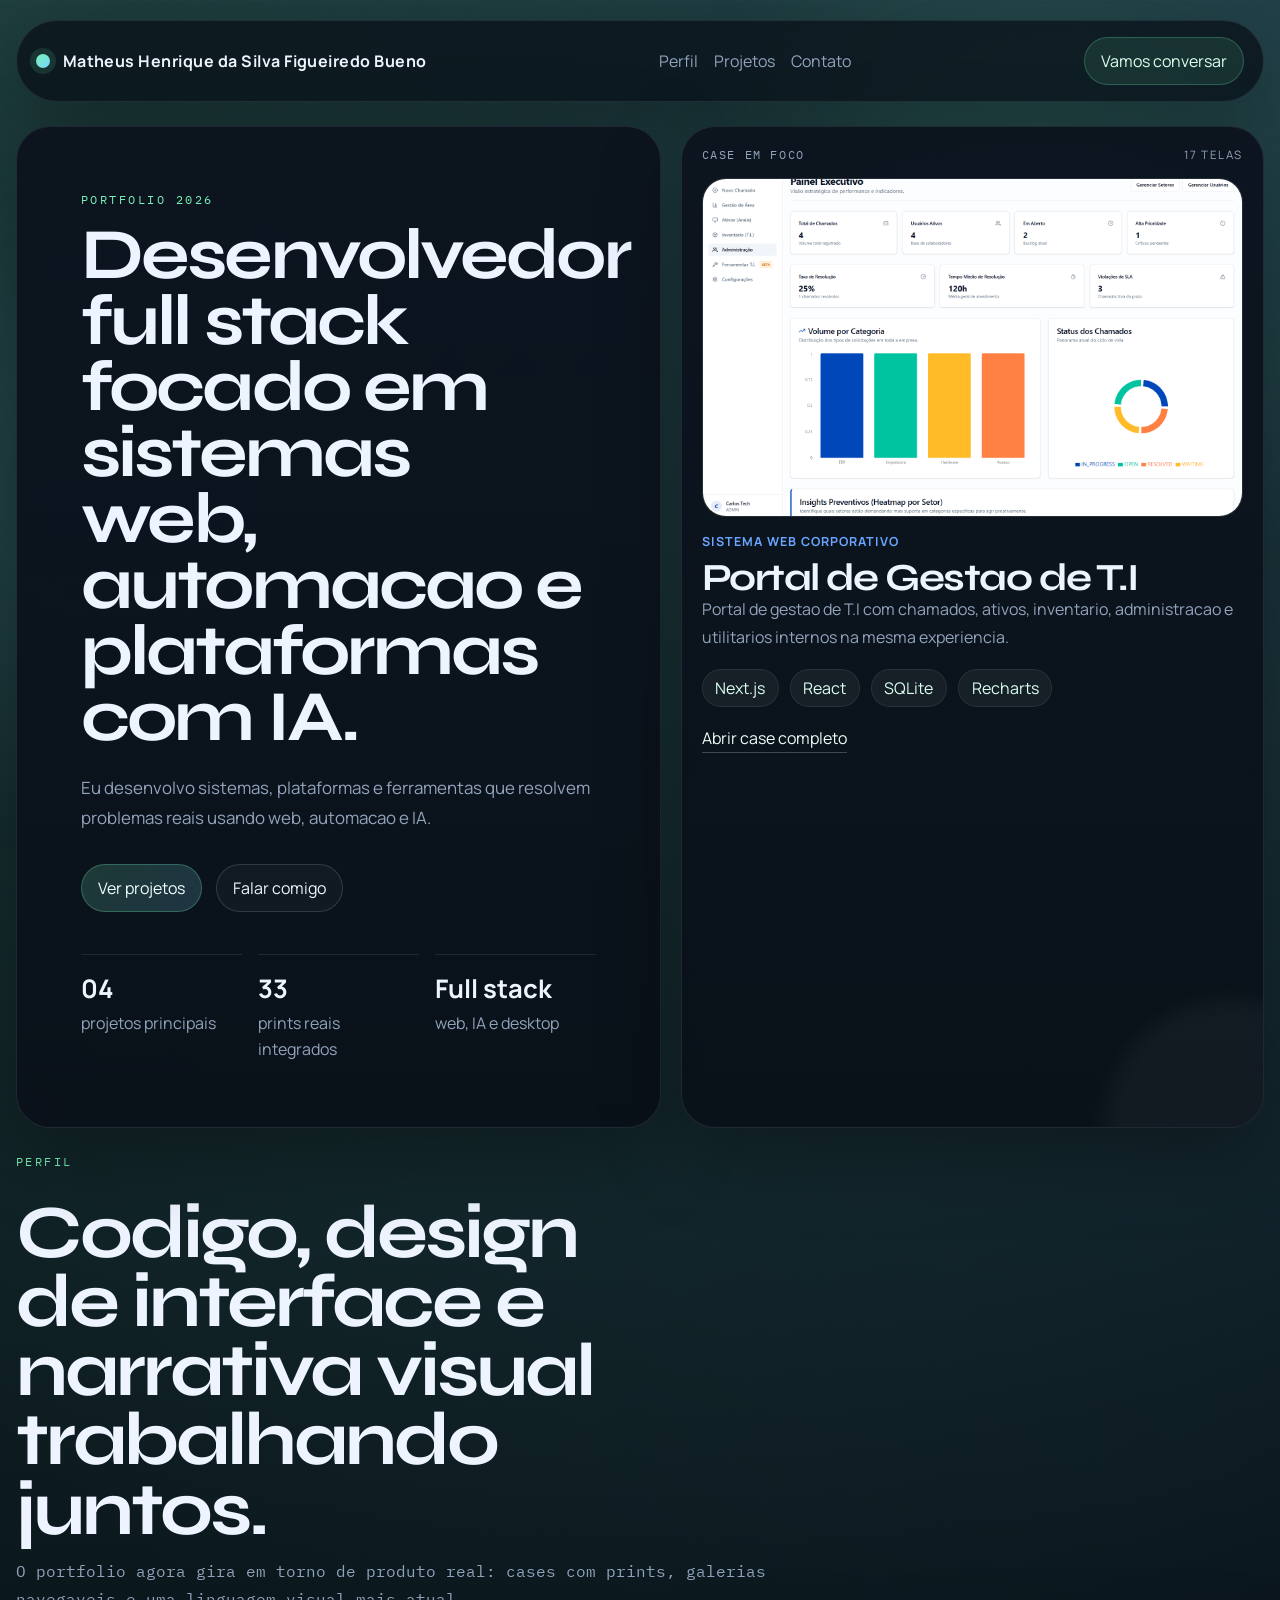
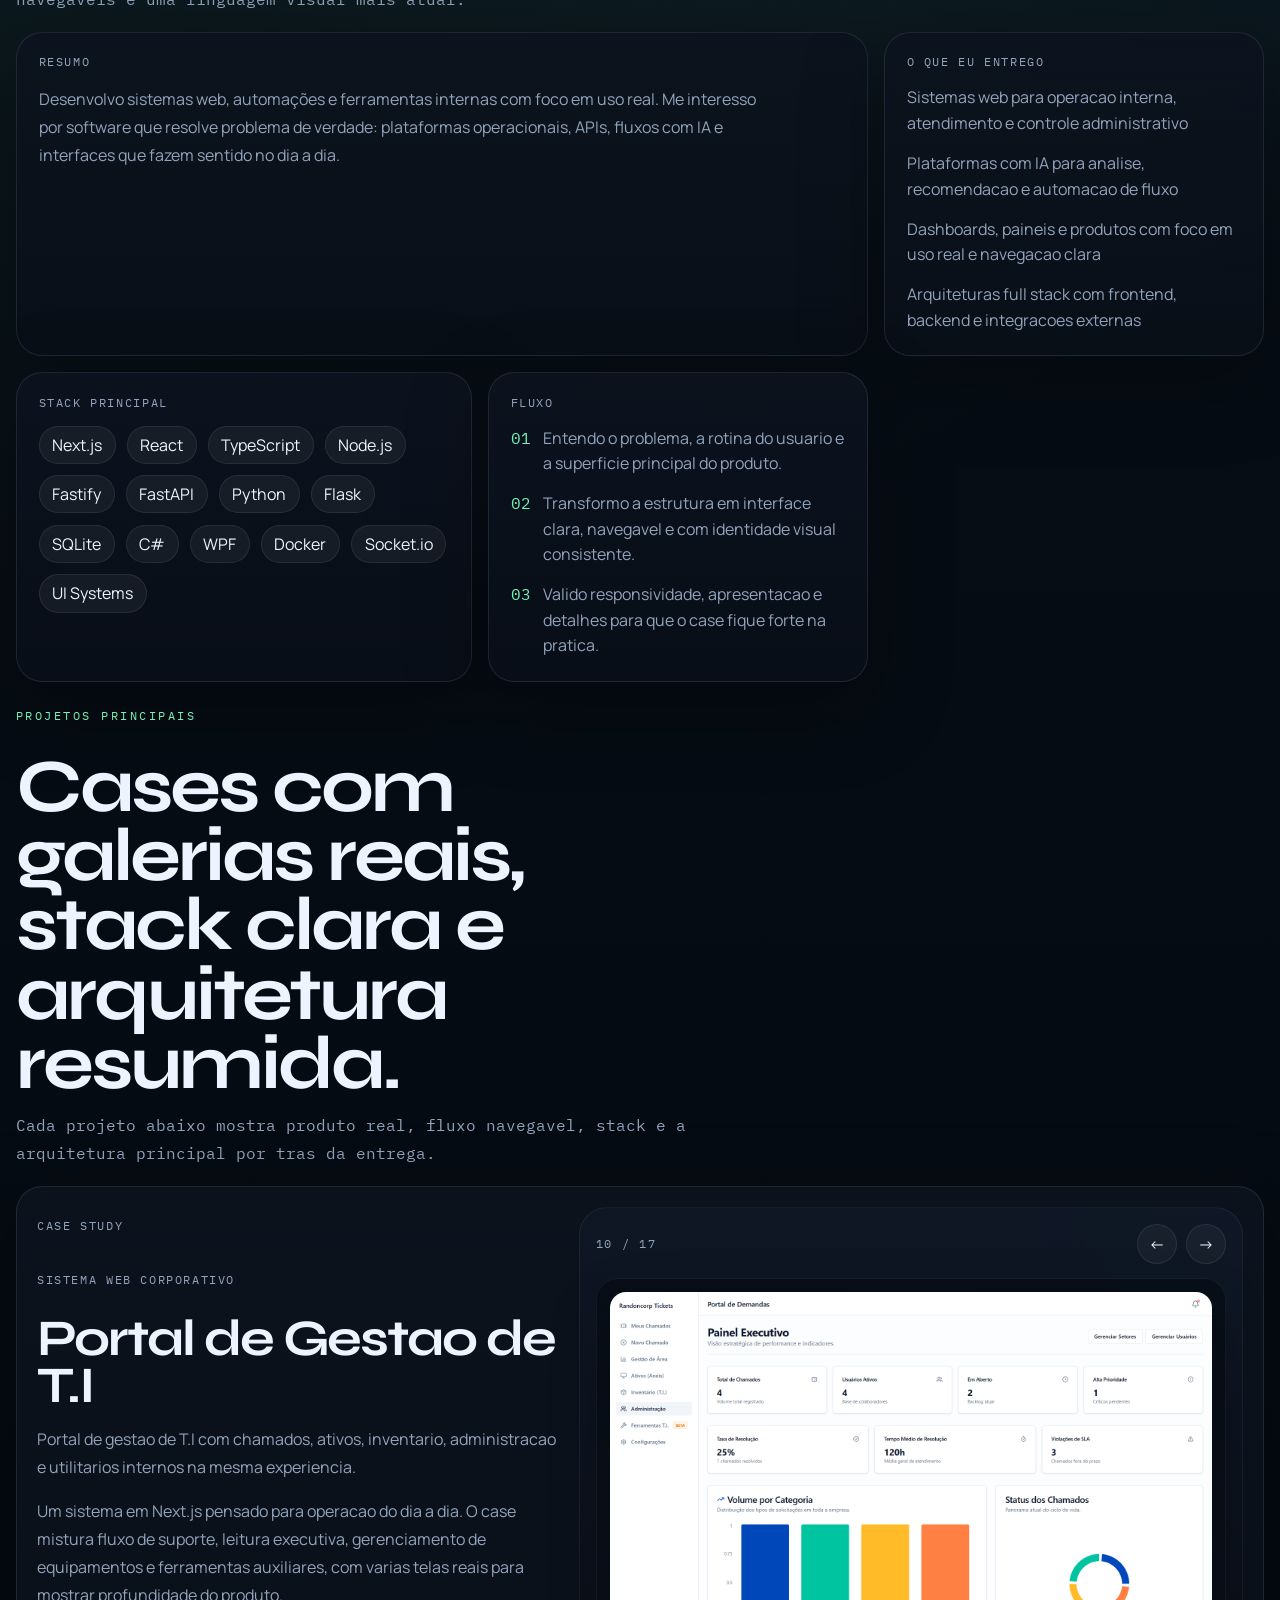
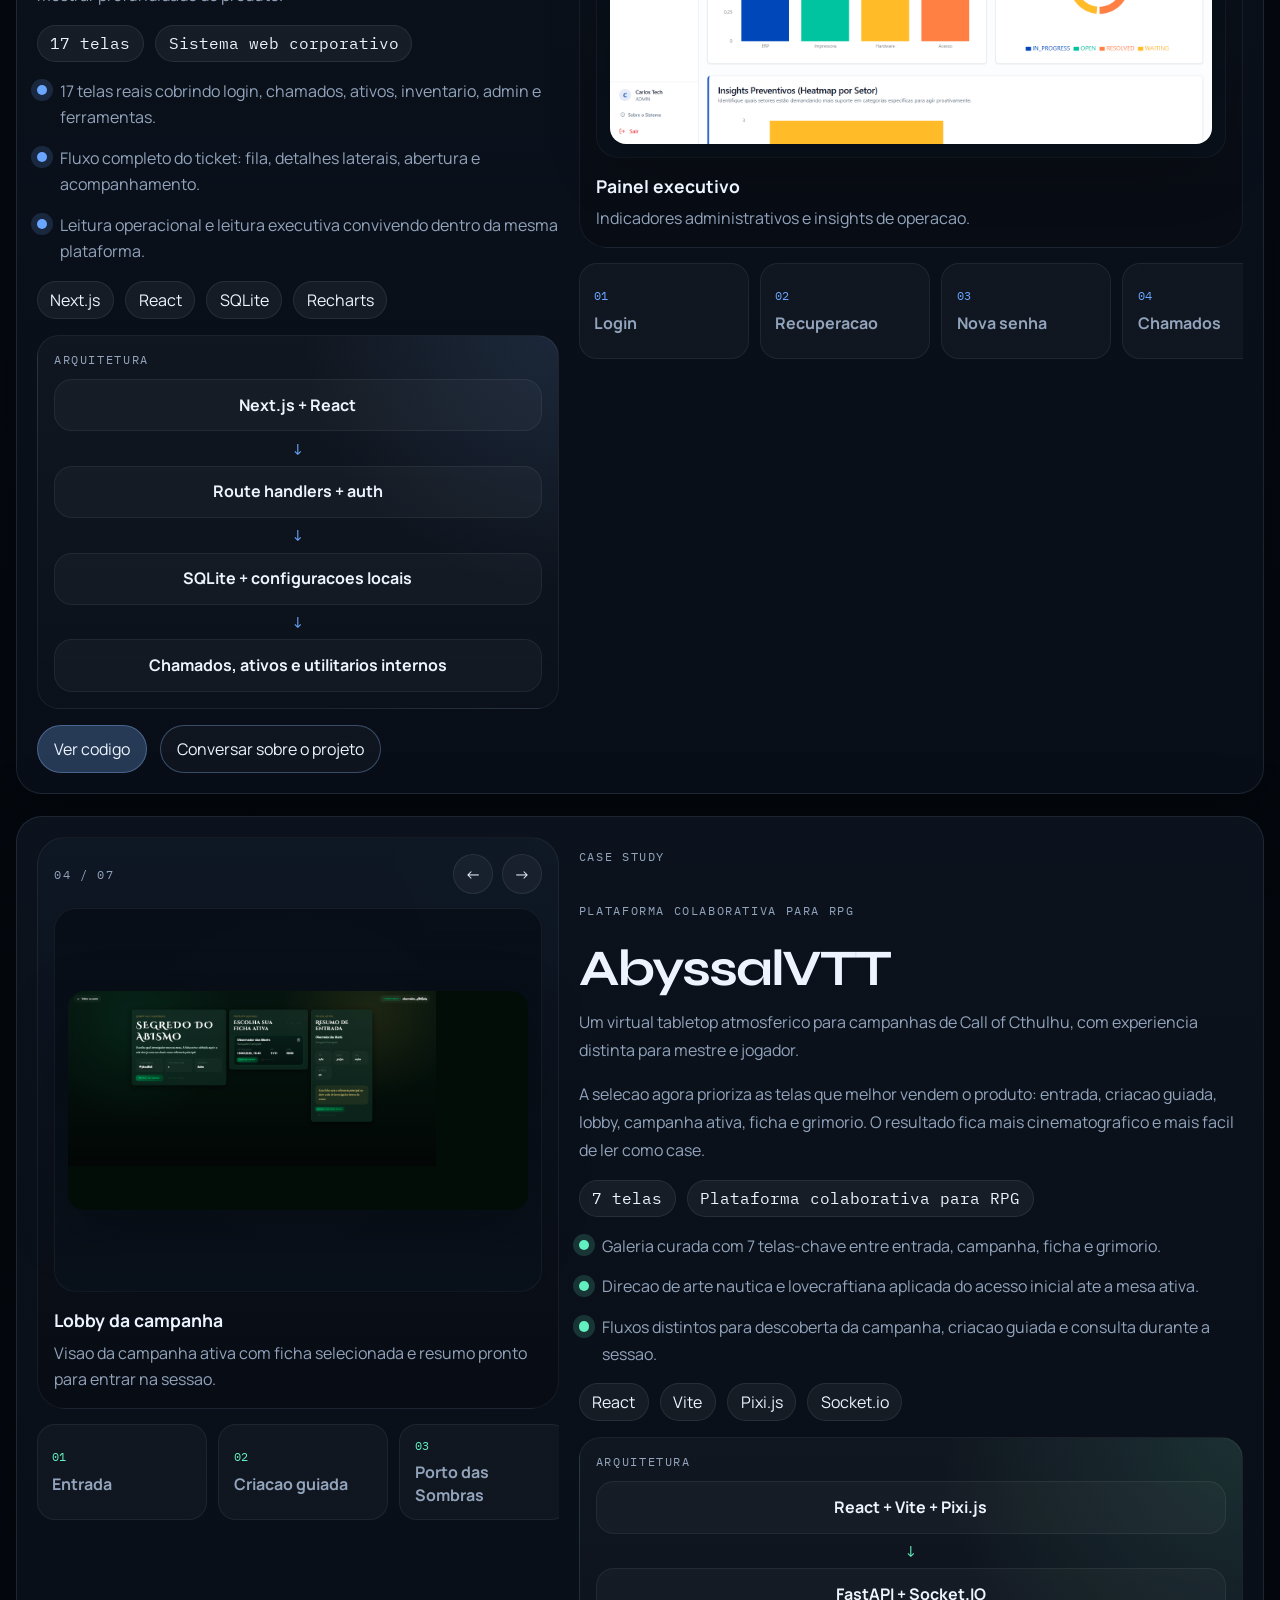
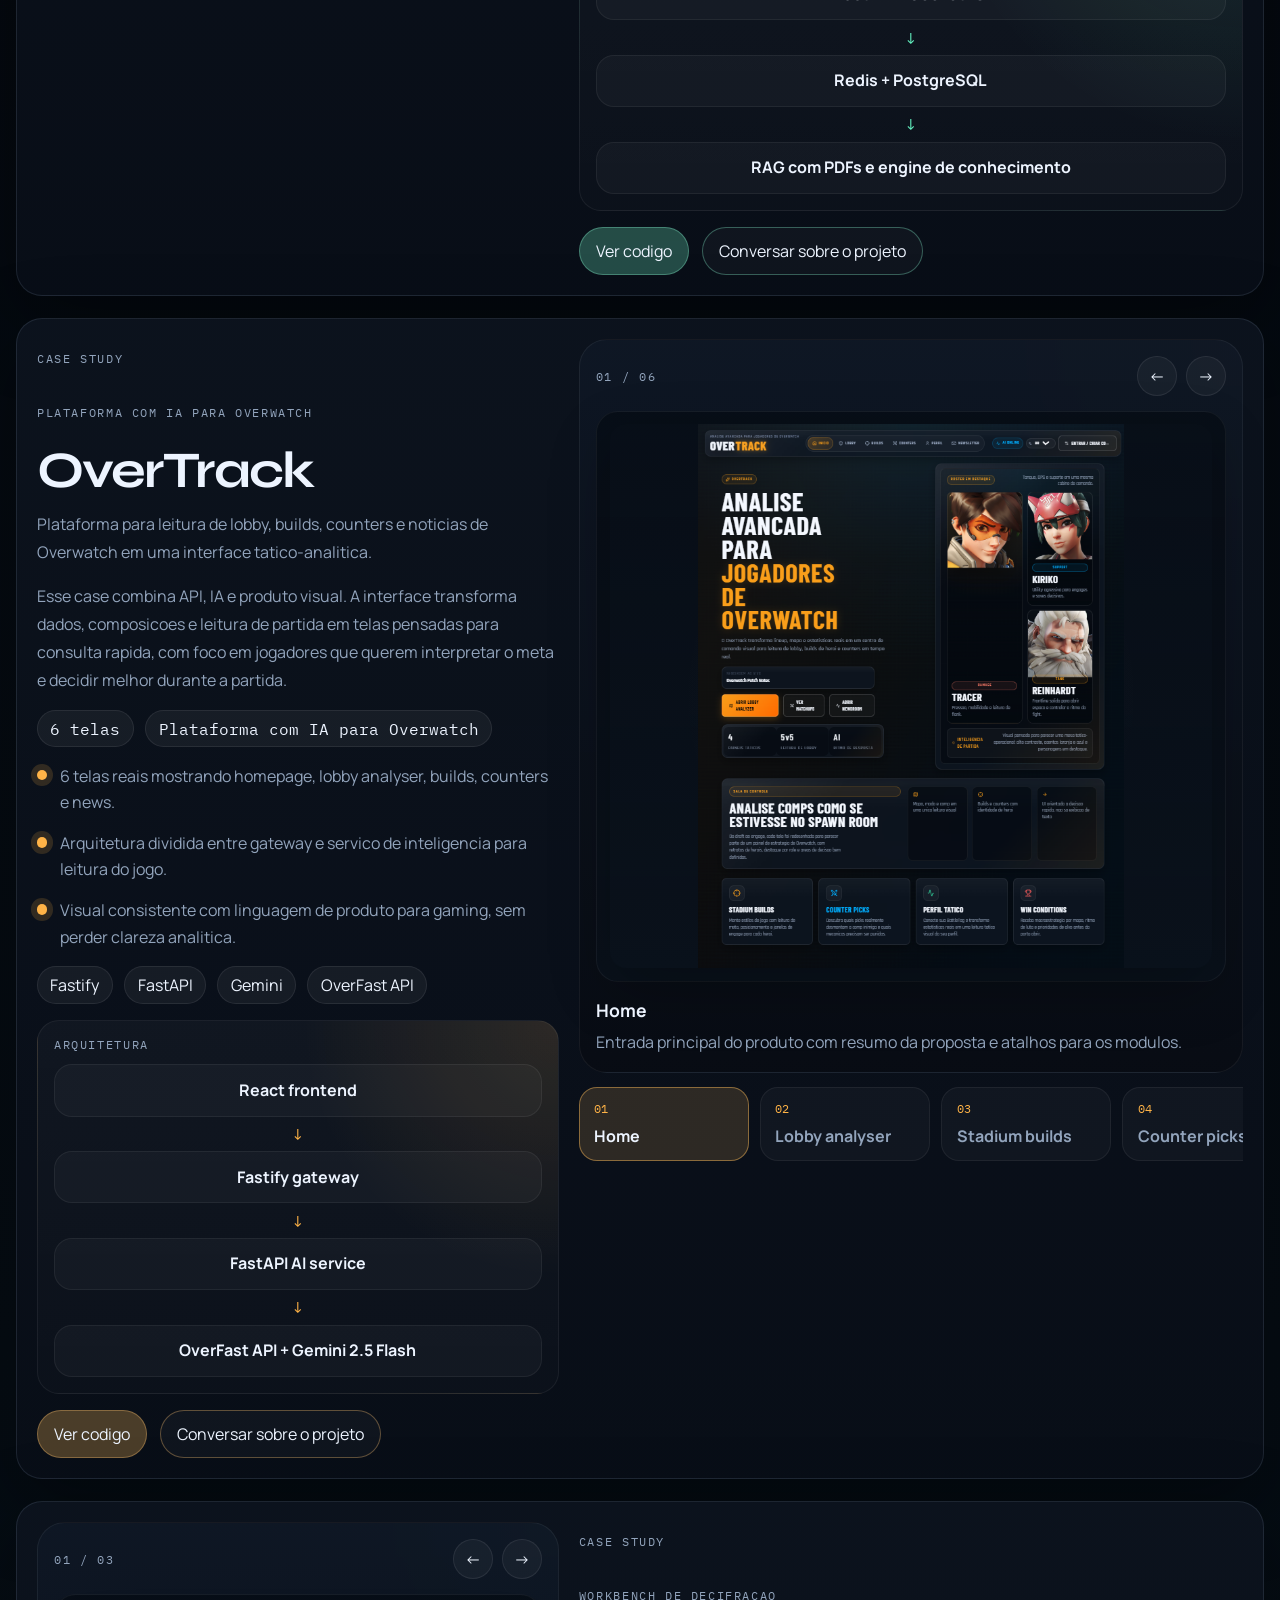
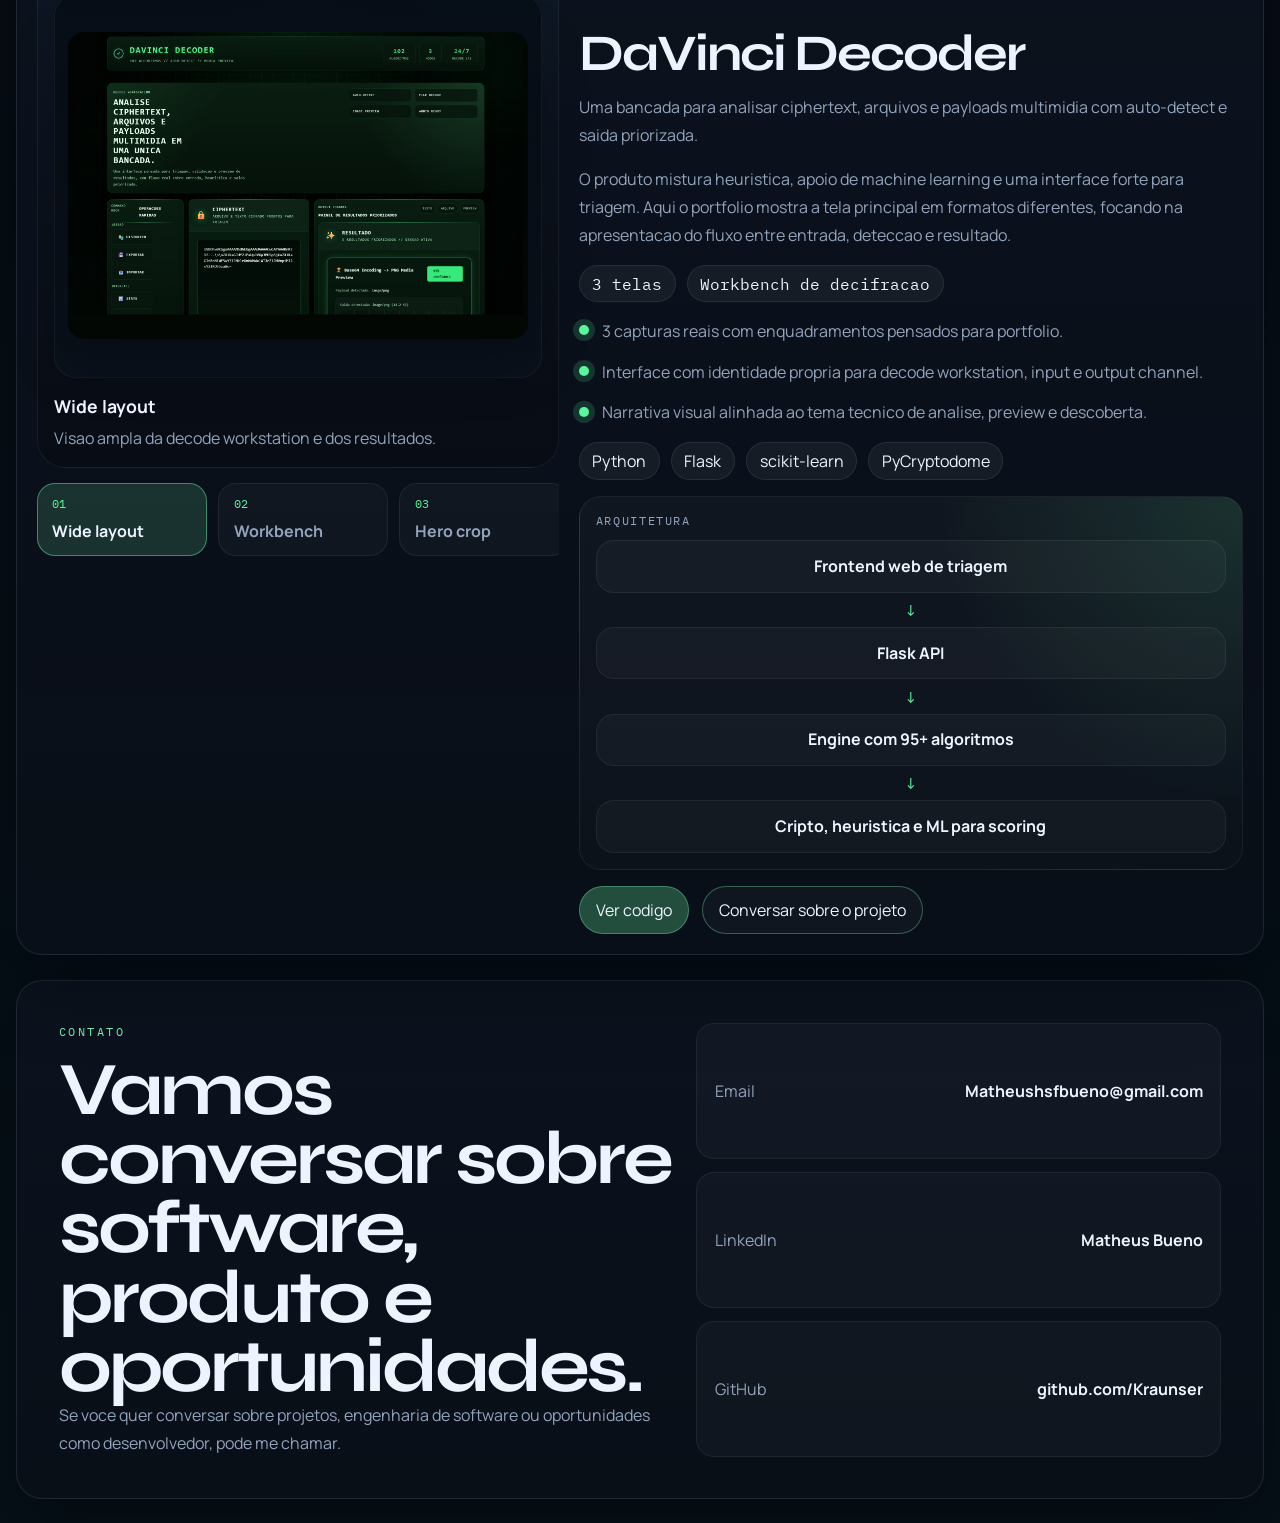
==== index.html @ f70b9724 "feat: portfolio inicial - Matheus Bueno" ====
<!DOCTYPE html>
<html lang="pt-BR">
<head>
  <meta charset="UTF-8" />
  <meta http-equiv="refresh" content="0; url=./Portfólio_Matheus_Bueno.html" />
  <title>Redirecionando...</title>
</head>
<body>
  <p>Redirecionando para o <a href="./Portfólio_Matheus_Bueno.html">portfólio</a>...</p>
</body>
</html>
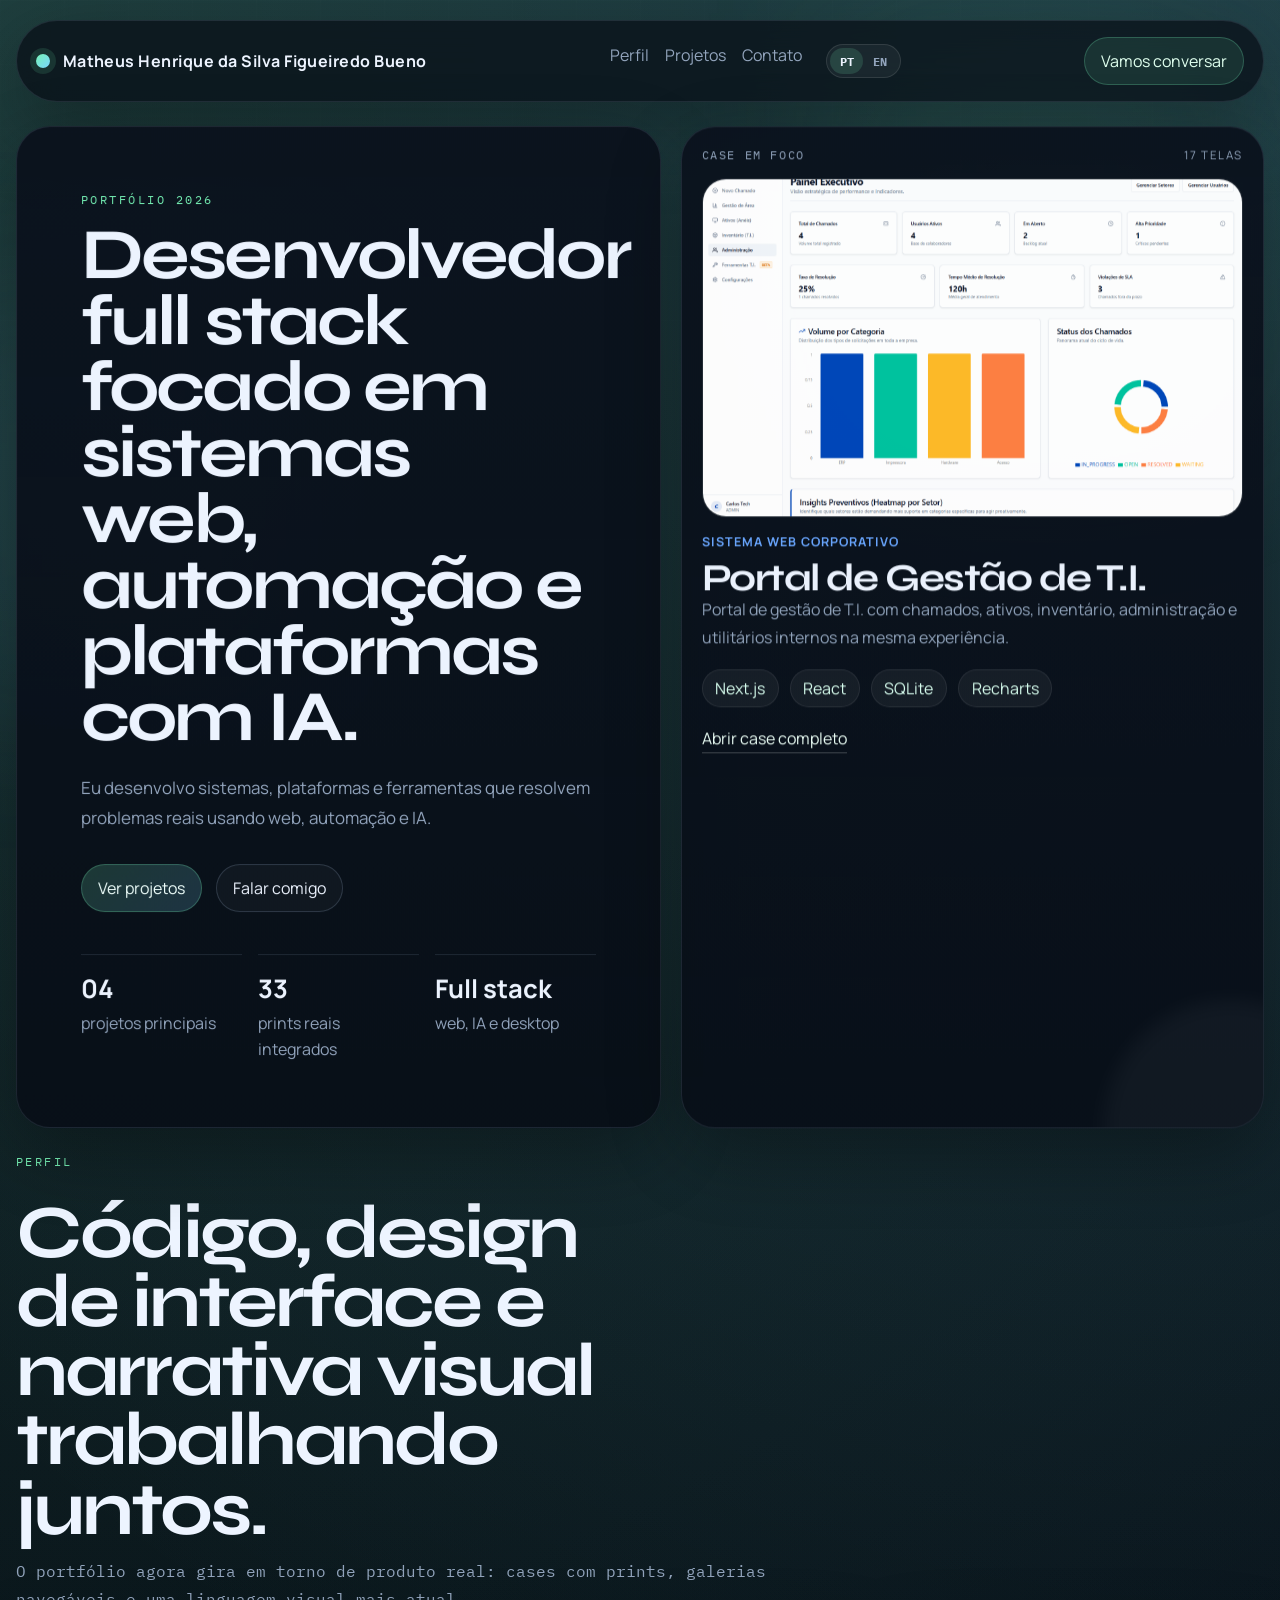
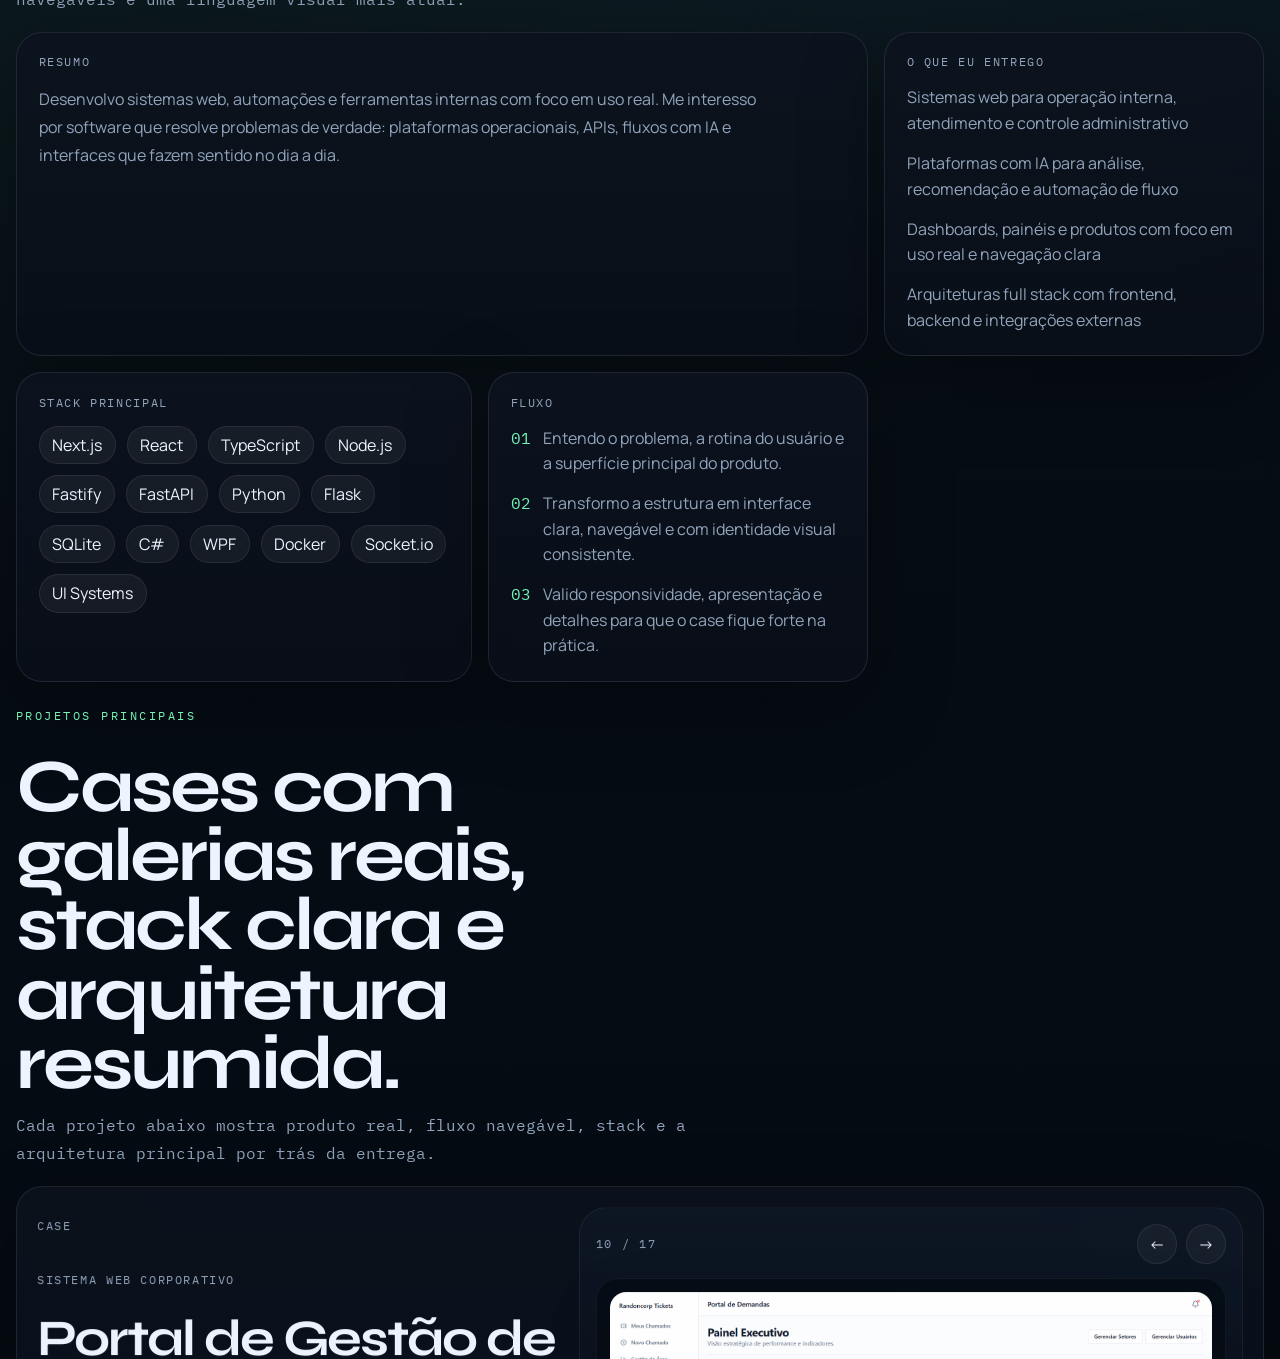
==== commit 0cec7dfa: "Update portfolio content and localization" ====
--- a/index.html
+++ b/index.html
@@ -1,11 +1,14 @@
 <!DOCTYPE html>
 <html lang="pt-BR">
-<head>
-  <meta charset="UTF-8" />
-  <meta http-equiv="refresh" content="0; url=./Portfólio_Matheus_Bueno.html" />
-  <title>Redirecionando...</title>
-</head>
-<body>
-  <p>Redirecionando para o <a href="./Portfólio_Matheus_Bueno.html">portfólio</a>...</p>
-</body>
+  <head>
+    <meta charset="UTF-8" />
+    <meta http-equiv="refresh" content="0; url=./Portfólio_Matheus_Bueno.html" />
+    <title>Redirecionando...</title>
+  </head>
+  <body>
+    <p>
+      Redirecionando para o
+      <a href="./Portfólio_Matheus_Bueno.html">portfólio</a>...
+    </p>
+  </body>
 </html>
